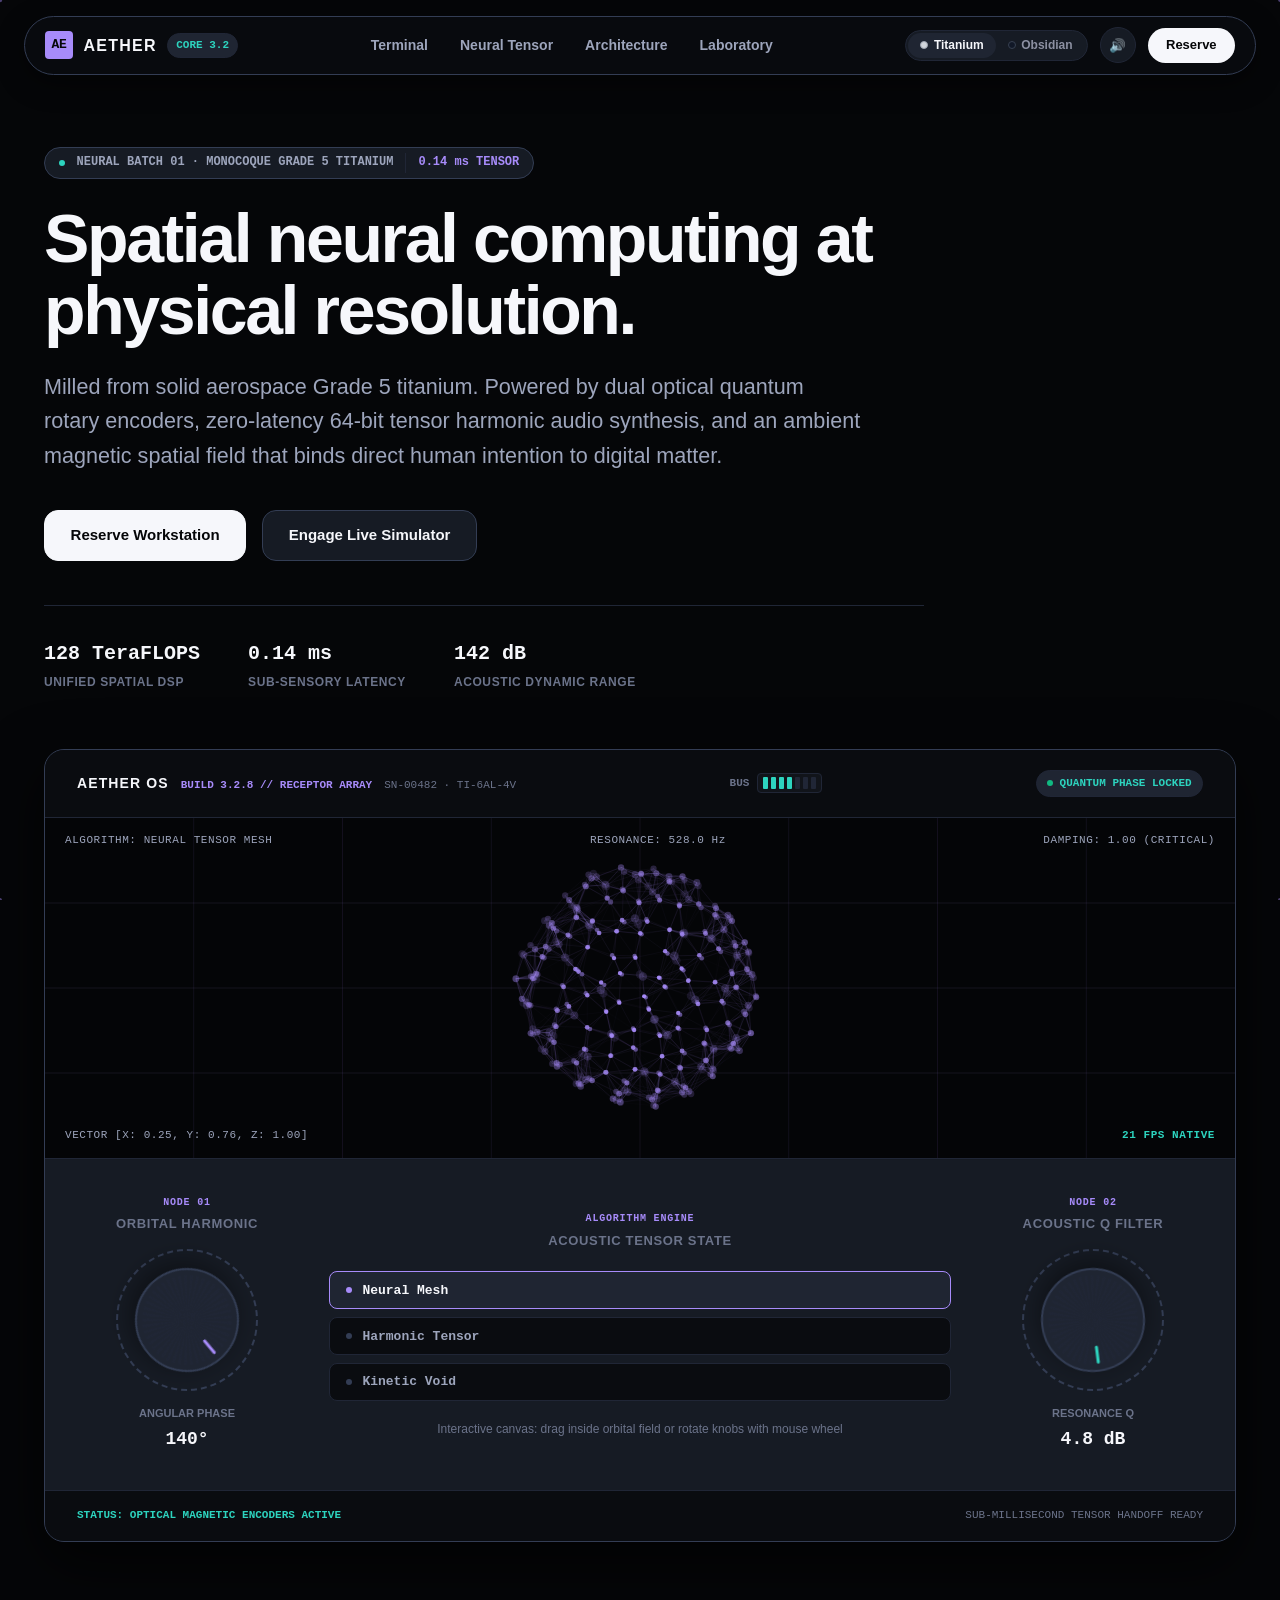
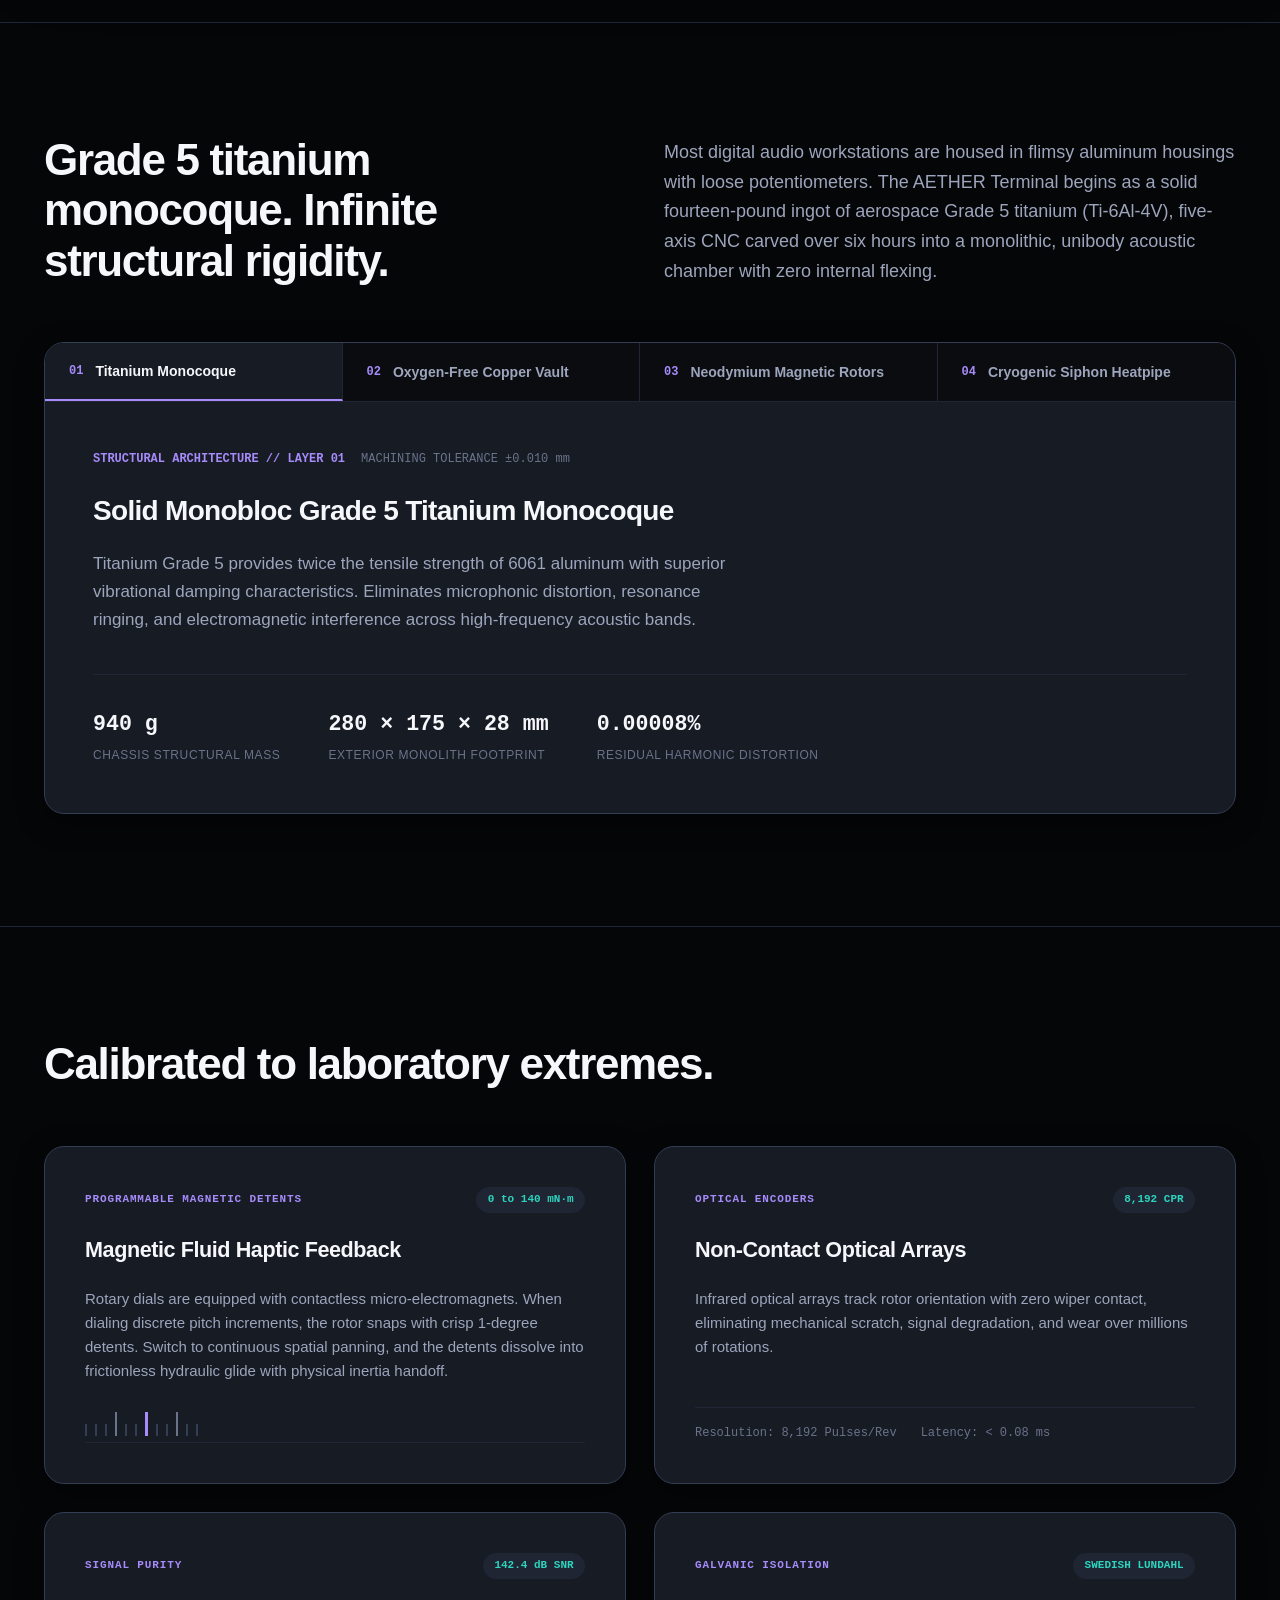
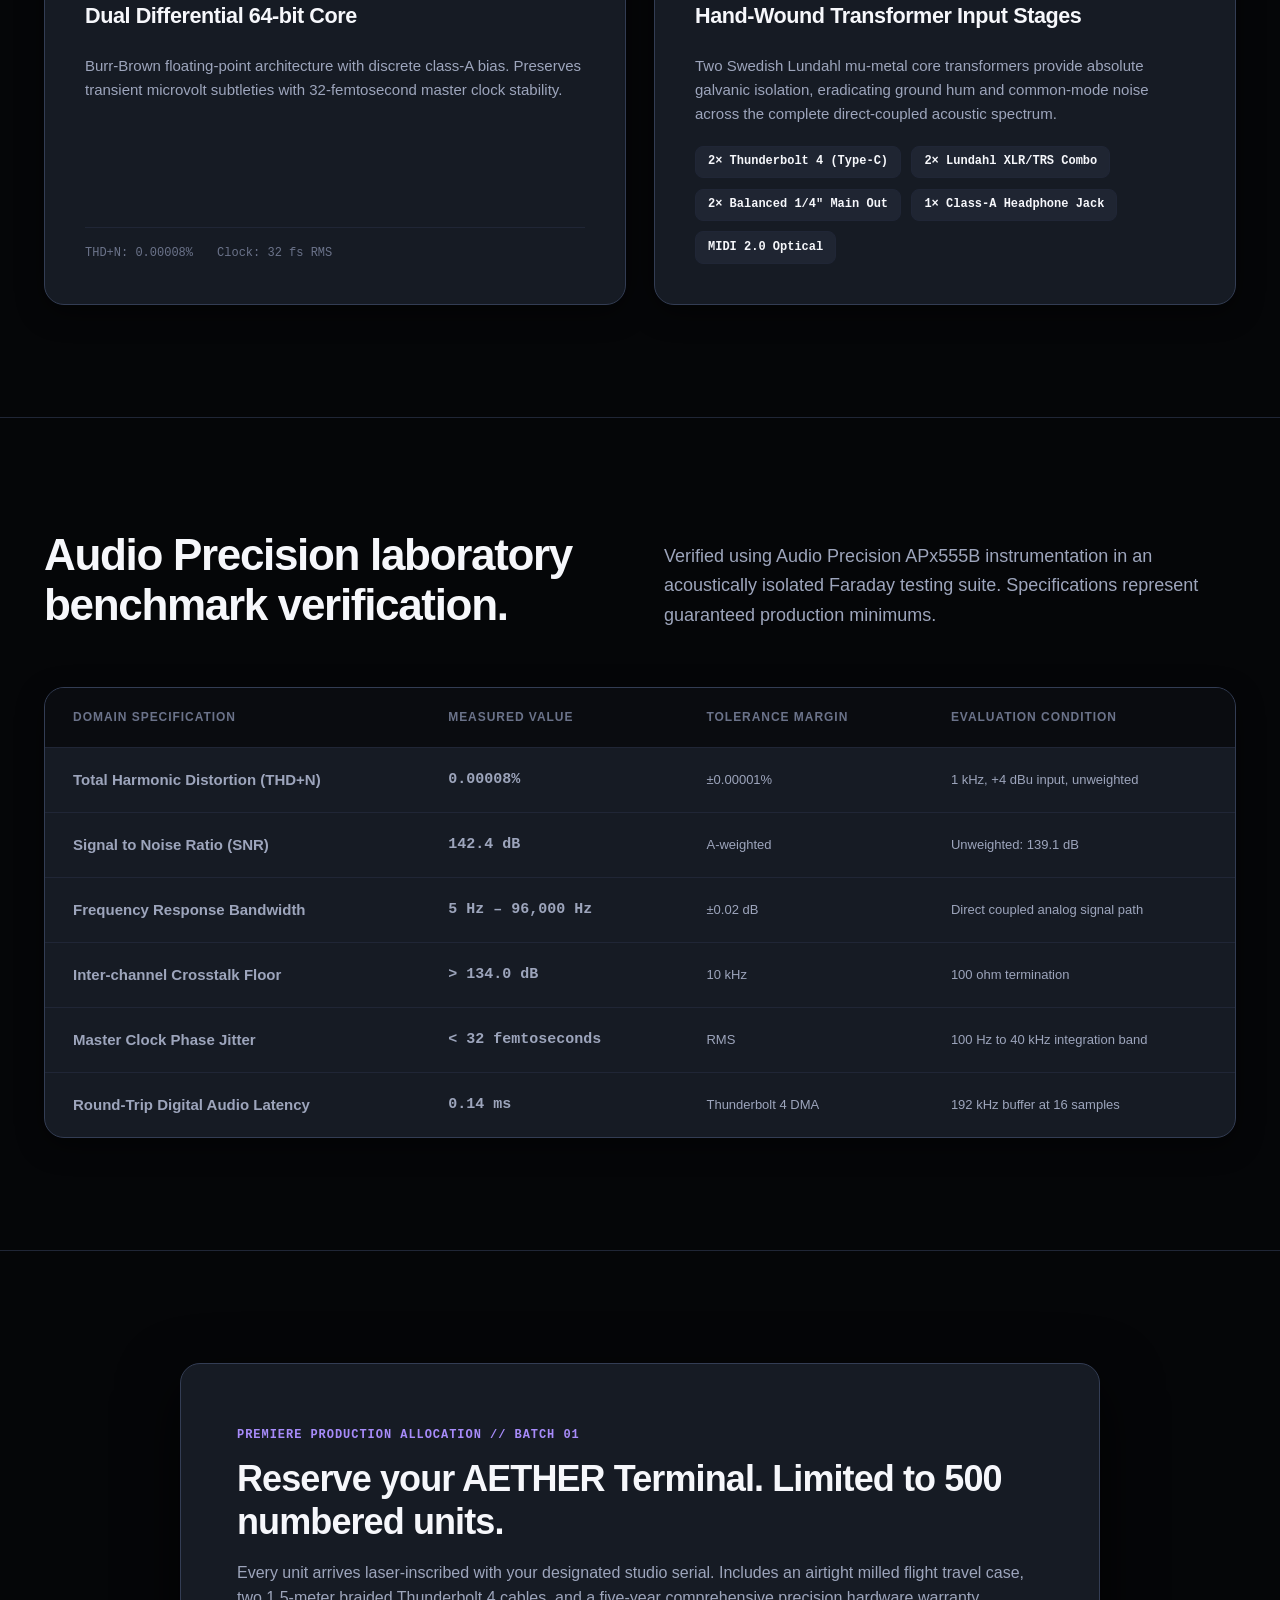
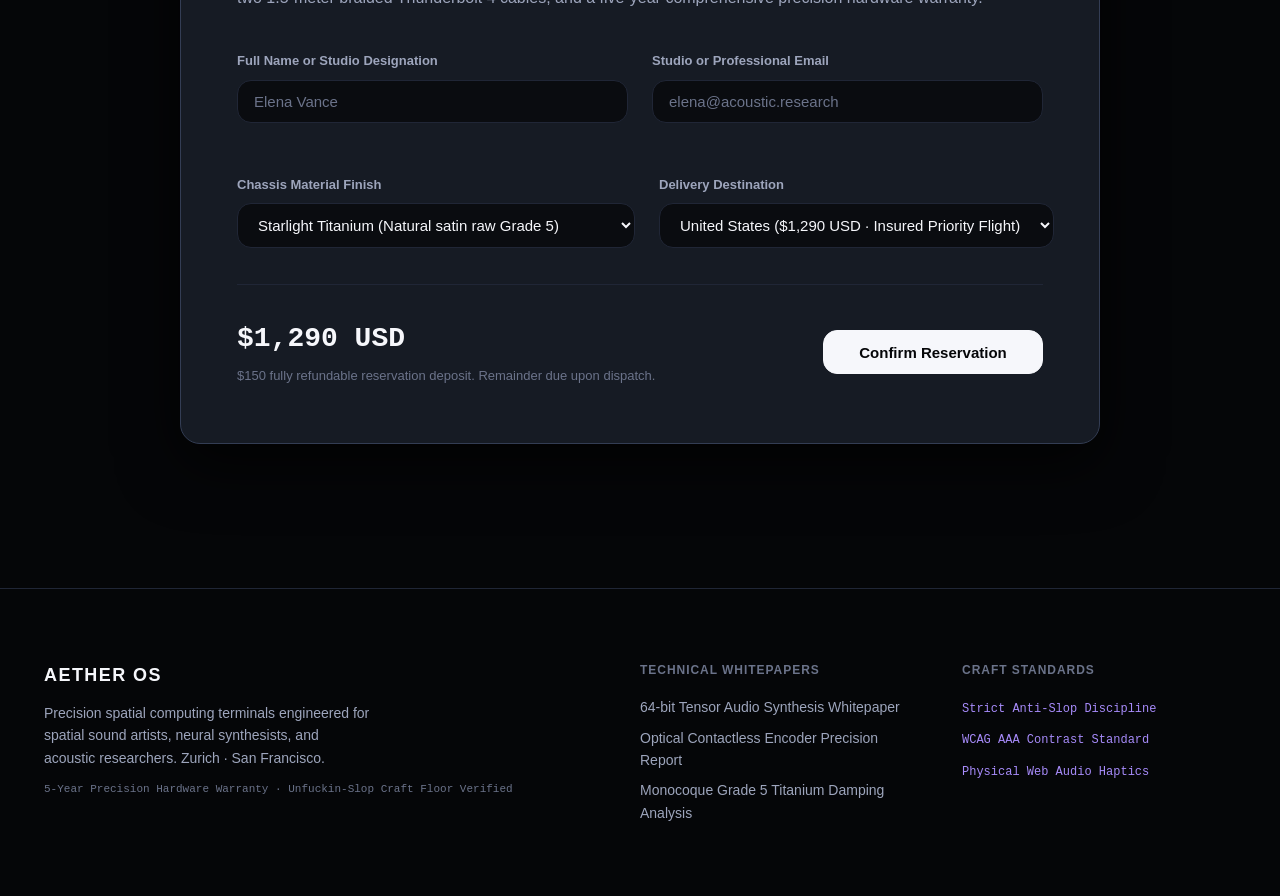
==== index.html @ e9f6da30 "feat: add root index.html entrypoint redirect to showcase" ====
<!DOCTYPE html>
<html lang="en">
<head>
  <meta charset="UTF-8">
  <meta name="viewport" content="width=device-width, initial-scale=1.0">
  <meta http-equiv="refresh" content="0; url=showcase/index.html">
  <title>AETHER OS · Spatial Neural Computing Terminal</title>
  <script>
    window.location.replace("showcase/index.html");
  </script>
</head>
<body style="background: #06070a; color: #cbd5e1; font-family: -apple-system, BlinkMacSystemFont, 'Segoe UI', Roboto, sans-serif; display: flex; align-items: center; justify-content: center; min-height: 100vh; margin: 0;">
  <p>Entering AETHER OS Terminal... <a href="showcase/index.html" style="color: #38bdf8; text-decoration: underline;">Launch Interface</a></p>
</body>
</html>
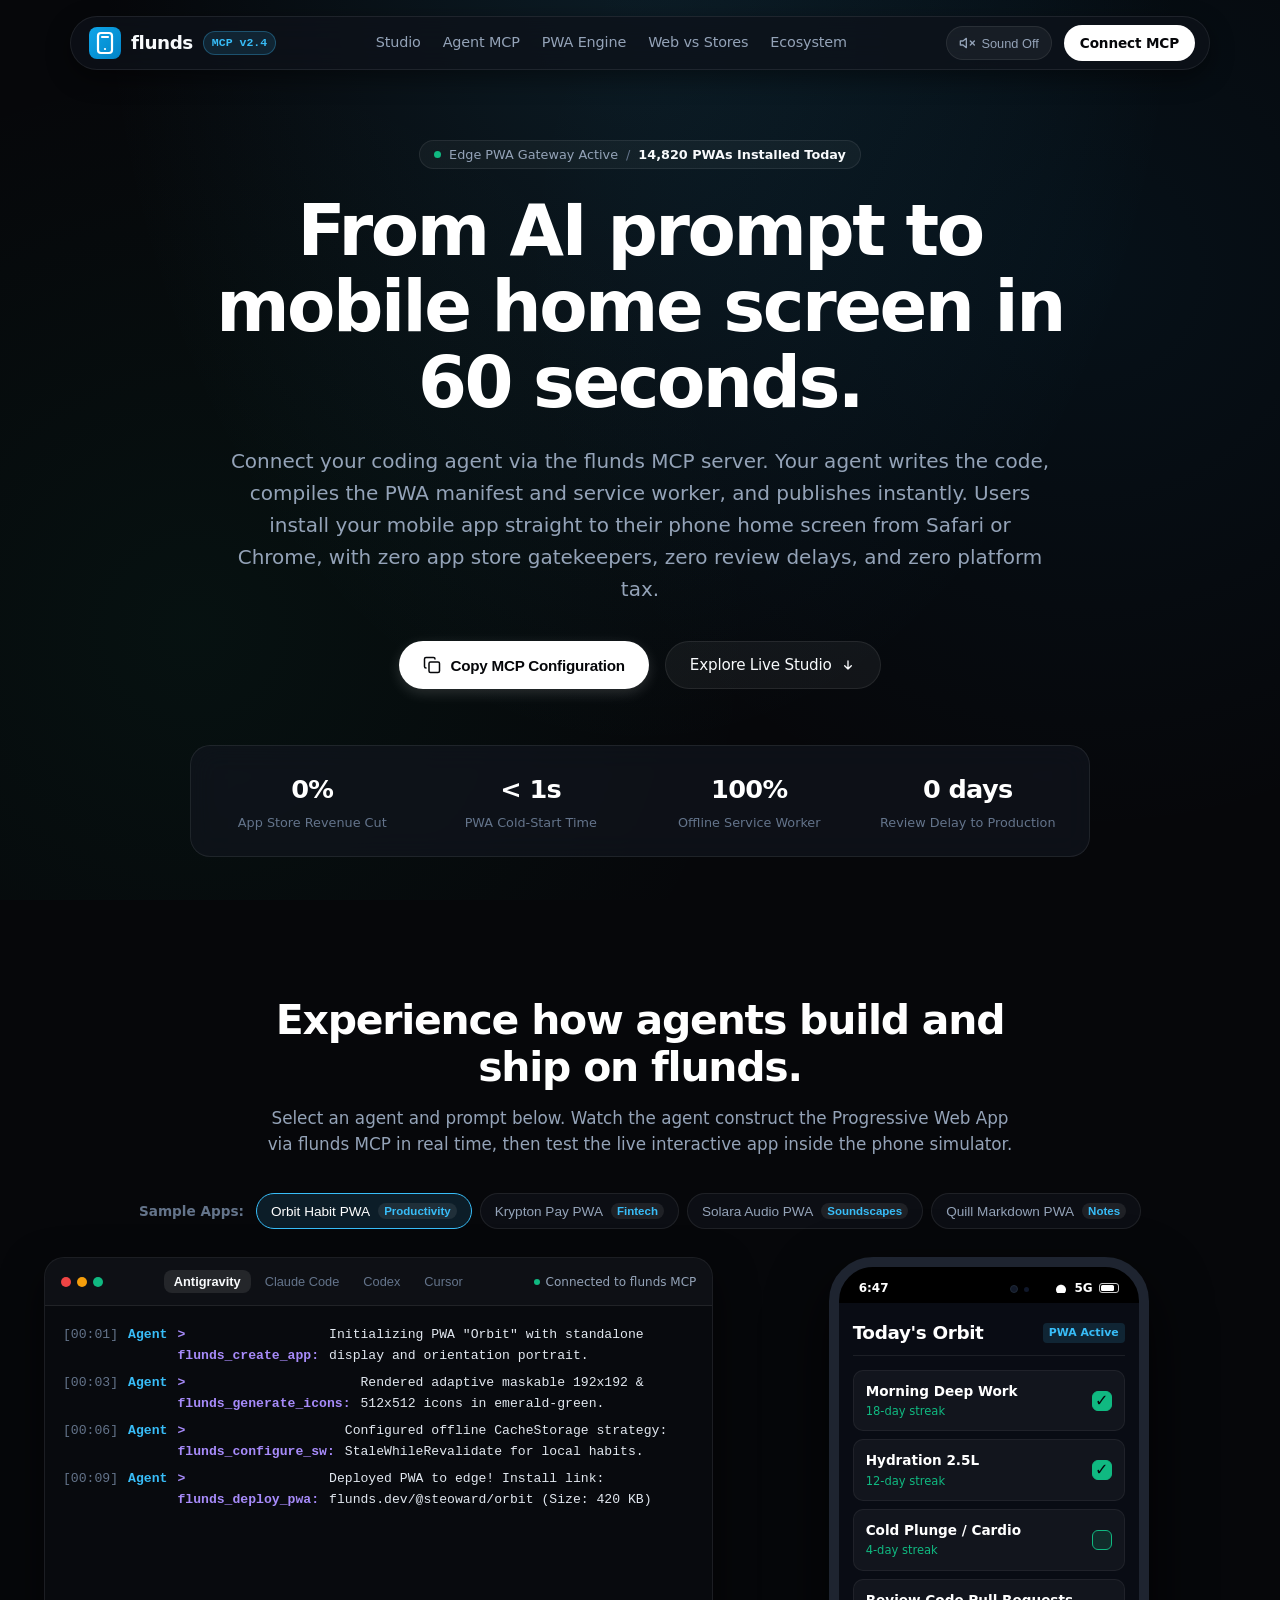
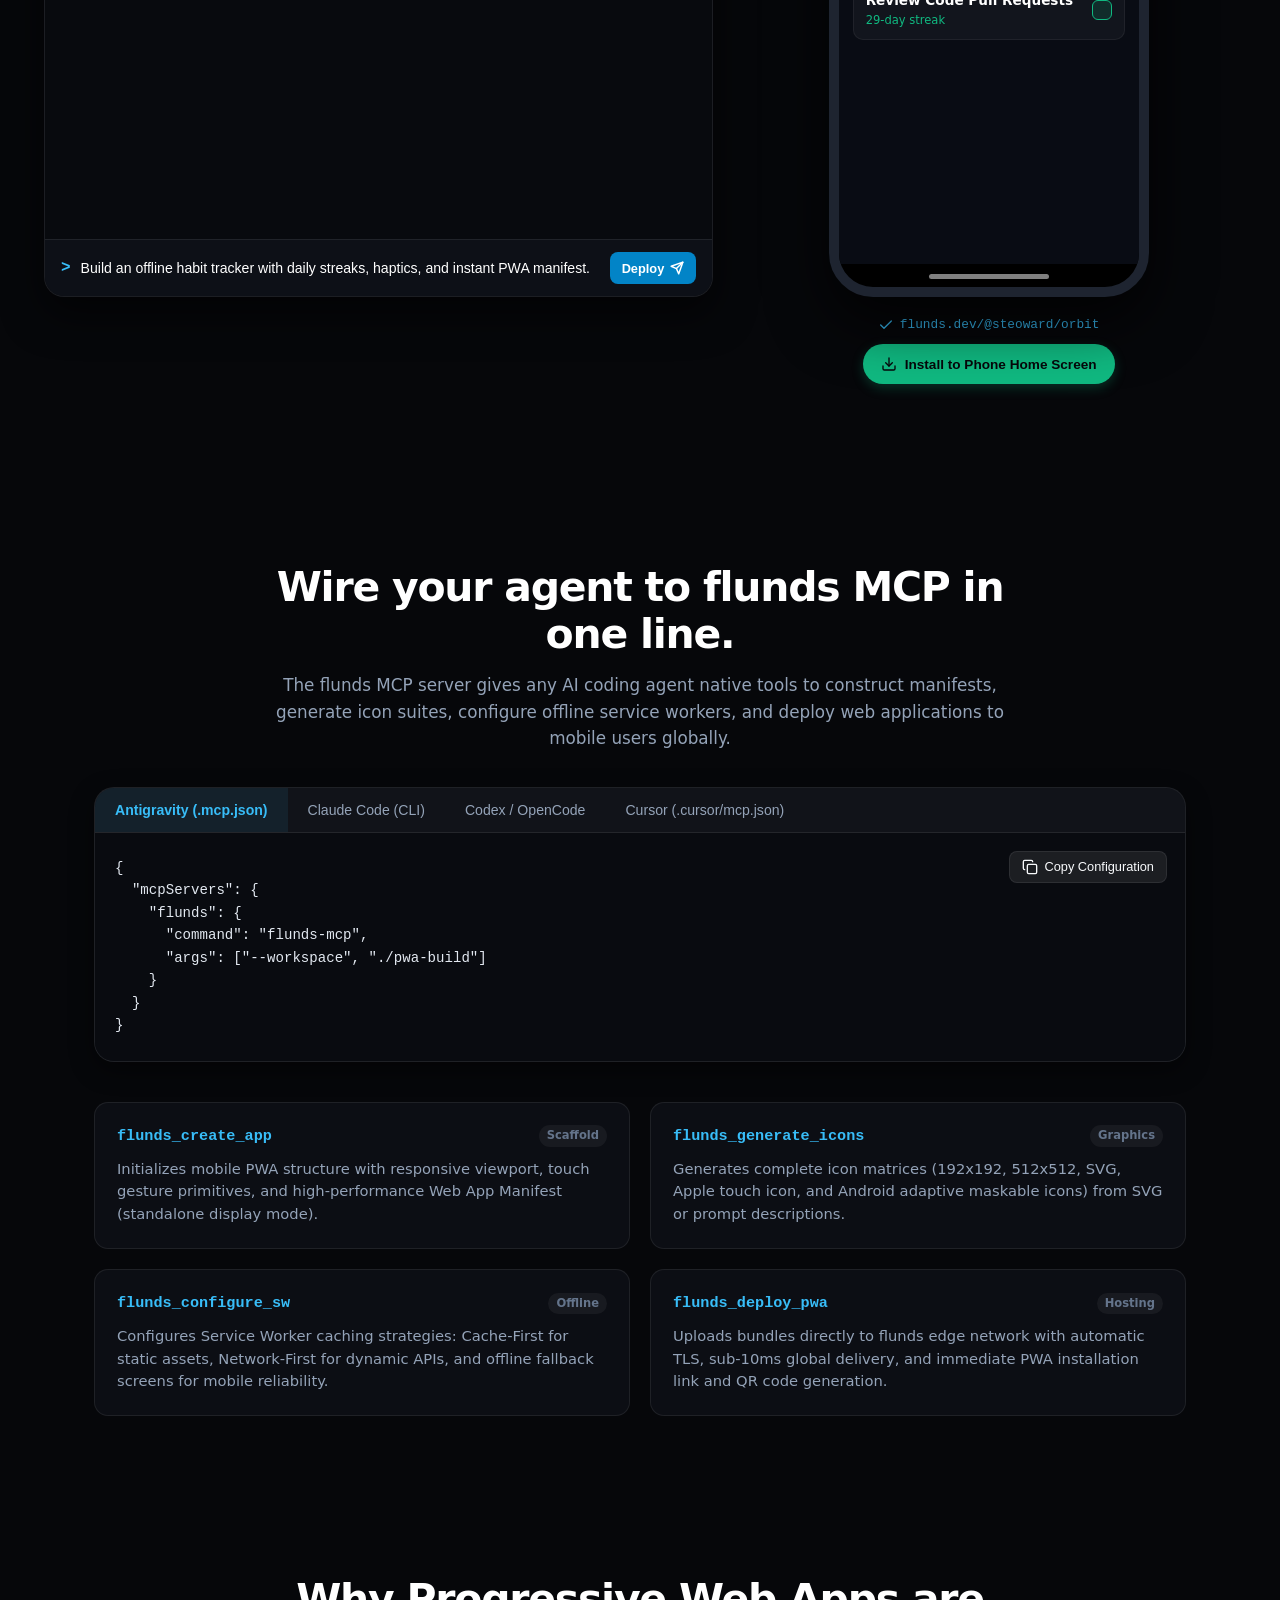
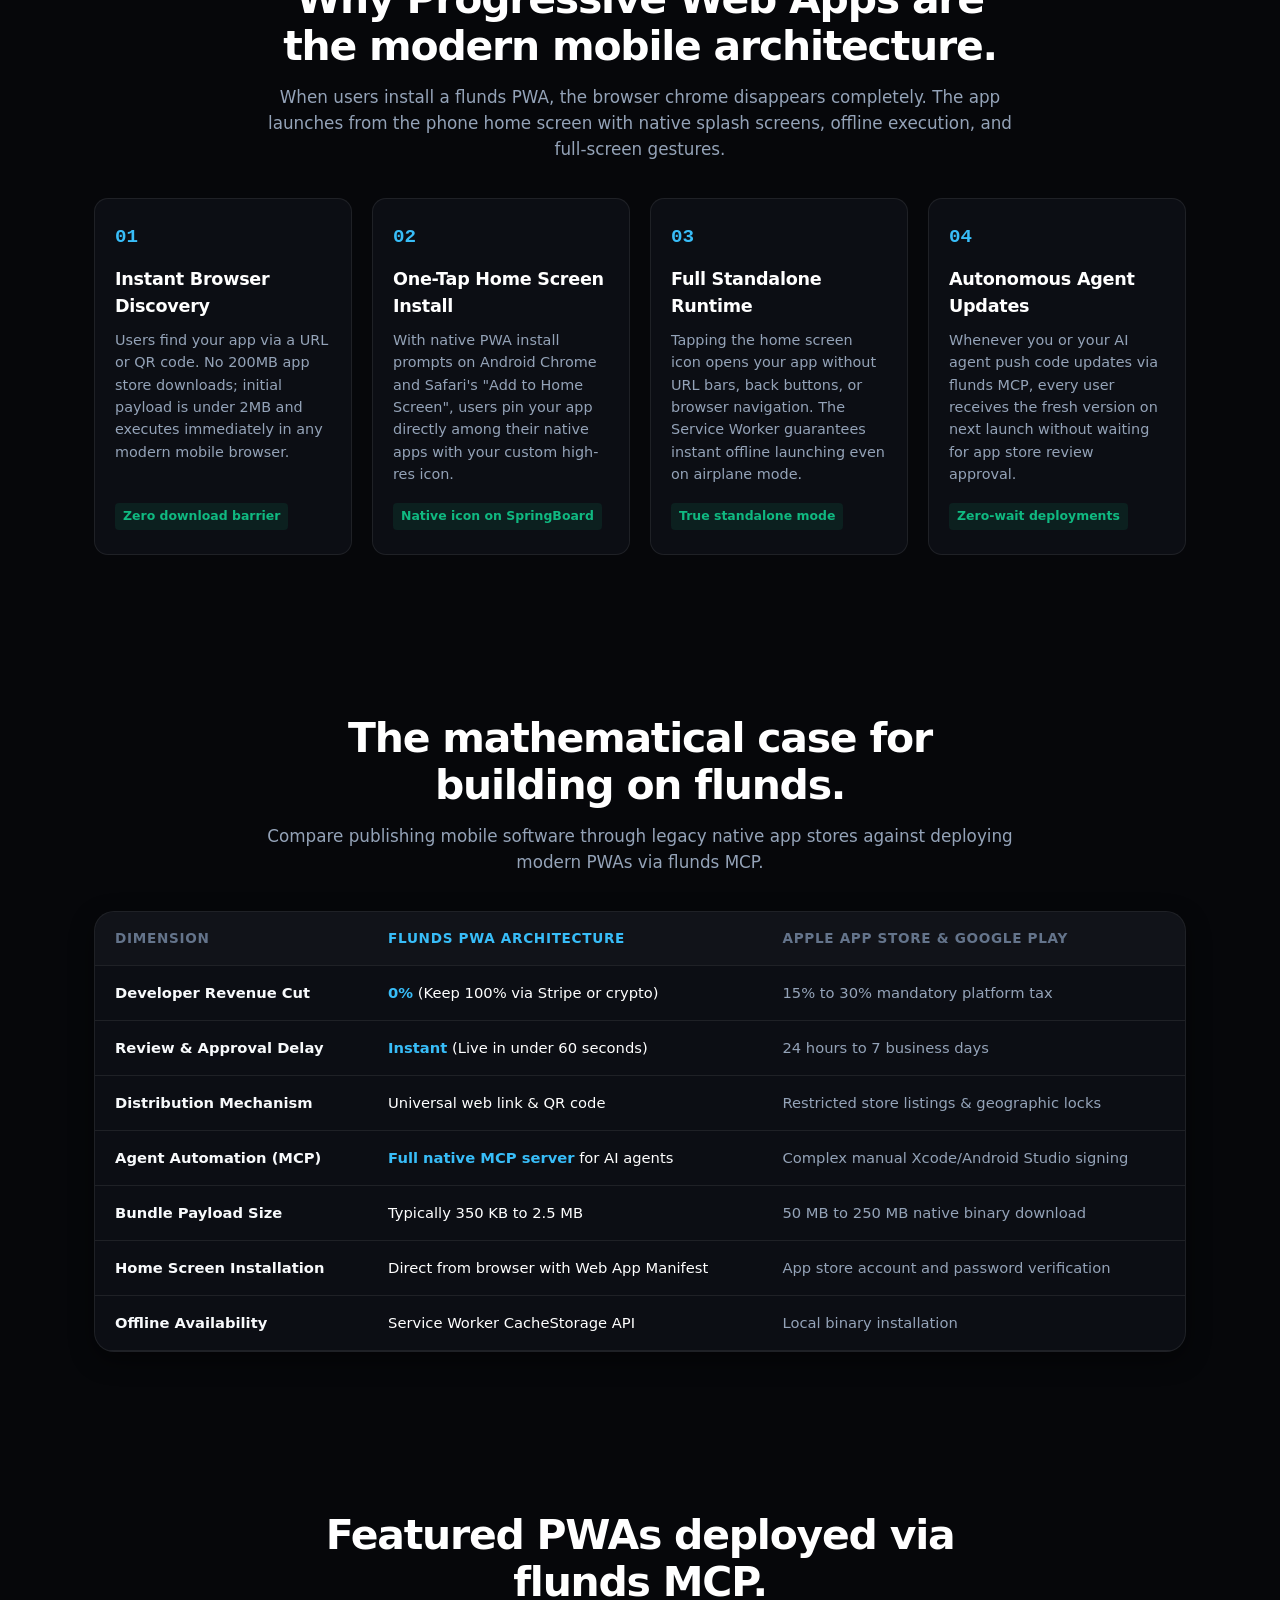
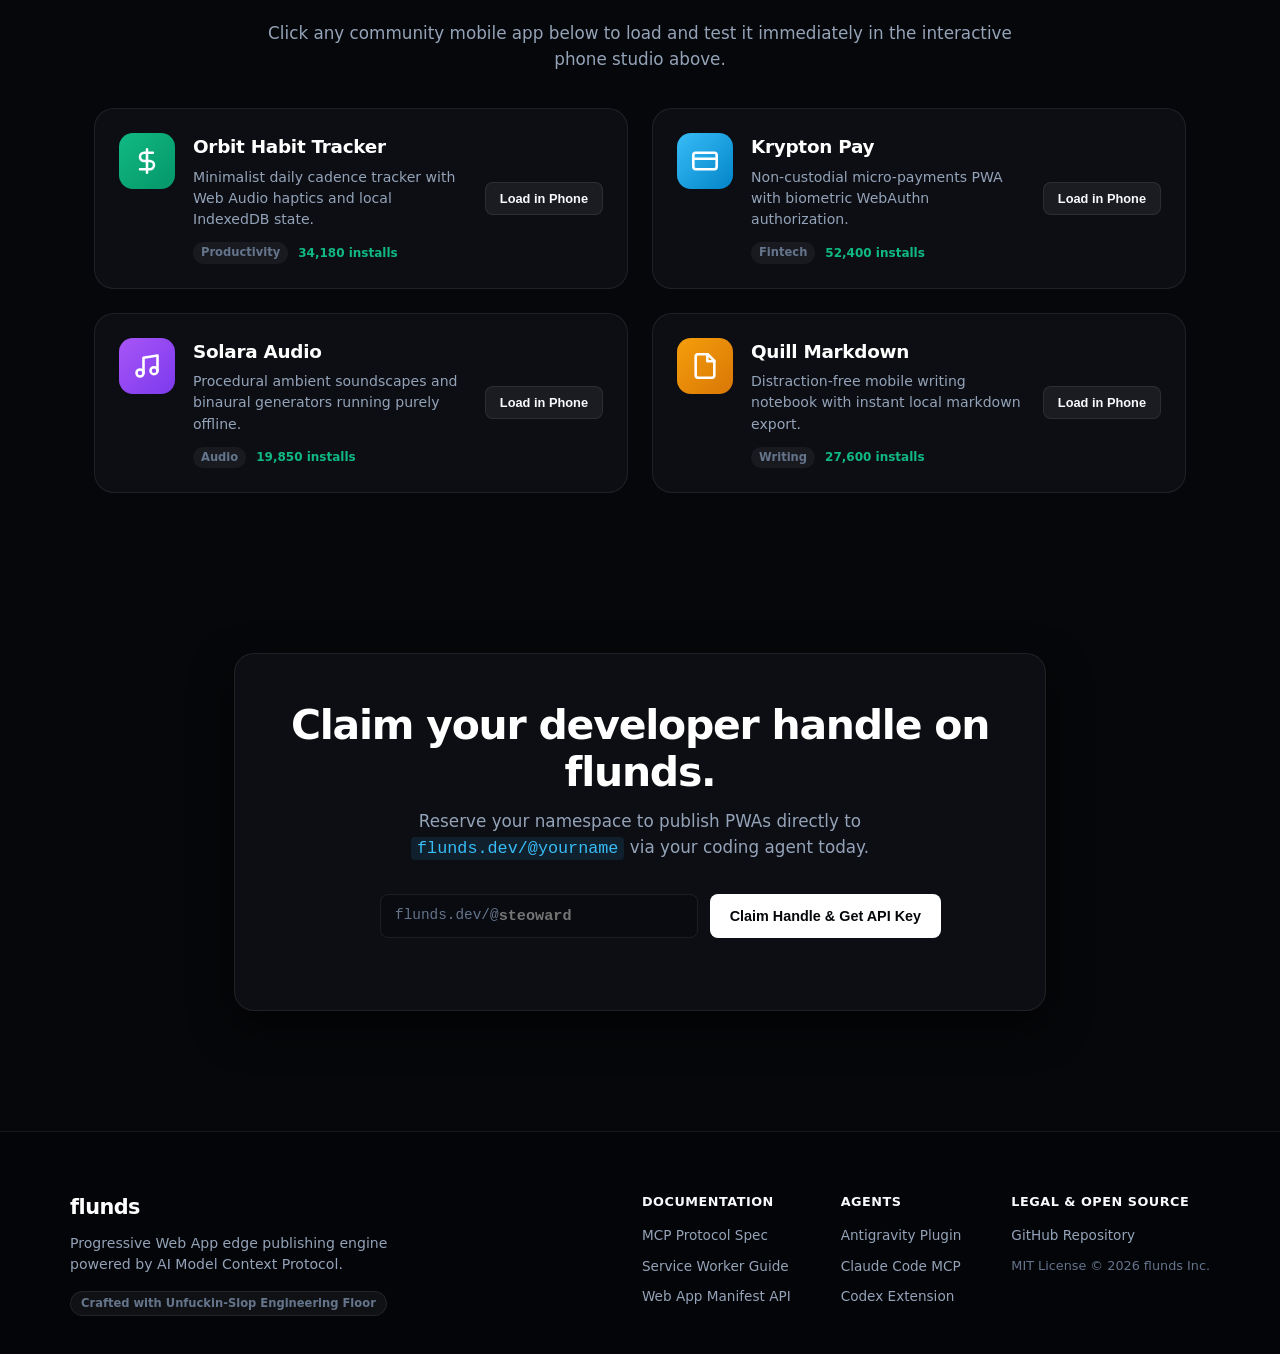
==== commit 3783f760: "feat: launch flunds PWA builder landing page with interactive smartphone studio and agent MCP integr" ====
--- a/index.html
+++ b/index.html
@@ -4,12 +4,12 @@
   <meta charset="UTF-8">
   <meta name="viewport" content="width=device-width, initial-scale=1.0">
   <meta http-equiv="refresh" content="0; url=showcase/index.html">
-  <title>AETHER OS · Spatial Neural Computing Terminal</title>
+  <title>flunds · Progressive Web App Architecture via AI Agent MCP</title>
   <script>
     window.location.replace("showcase/index.html");
   </script>
 </head>
 <body style="background: #06070a; color: #cbd5e1; font-family: -apple-system, BlinkMacSystemFont, 'Segoe UI', Roboto, sans-serif; display: flex; align-items: center; justify-content: center; min-height: 100vh; margin: 0;">
-  <p>Entering AETHER OS Terminal... <a href="showcase/index.html" style="color: #38bdf8; text-decoration: underline;">Launch Interface</a></p>
+  <p>Launching flunds Studio... <a href="showcase/index.html" style="color: #38bdf8; text-decoration: underline;">Open Studio</a></p>
 </body>
 </html>
